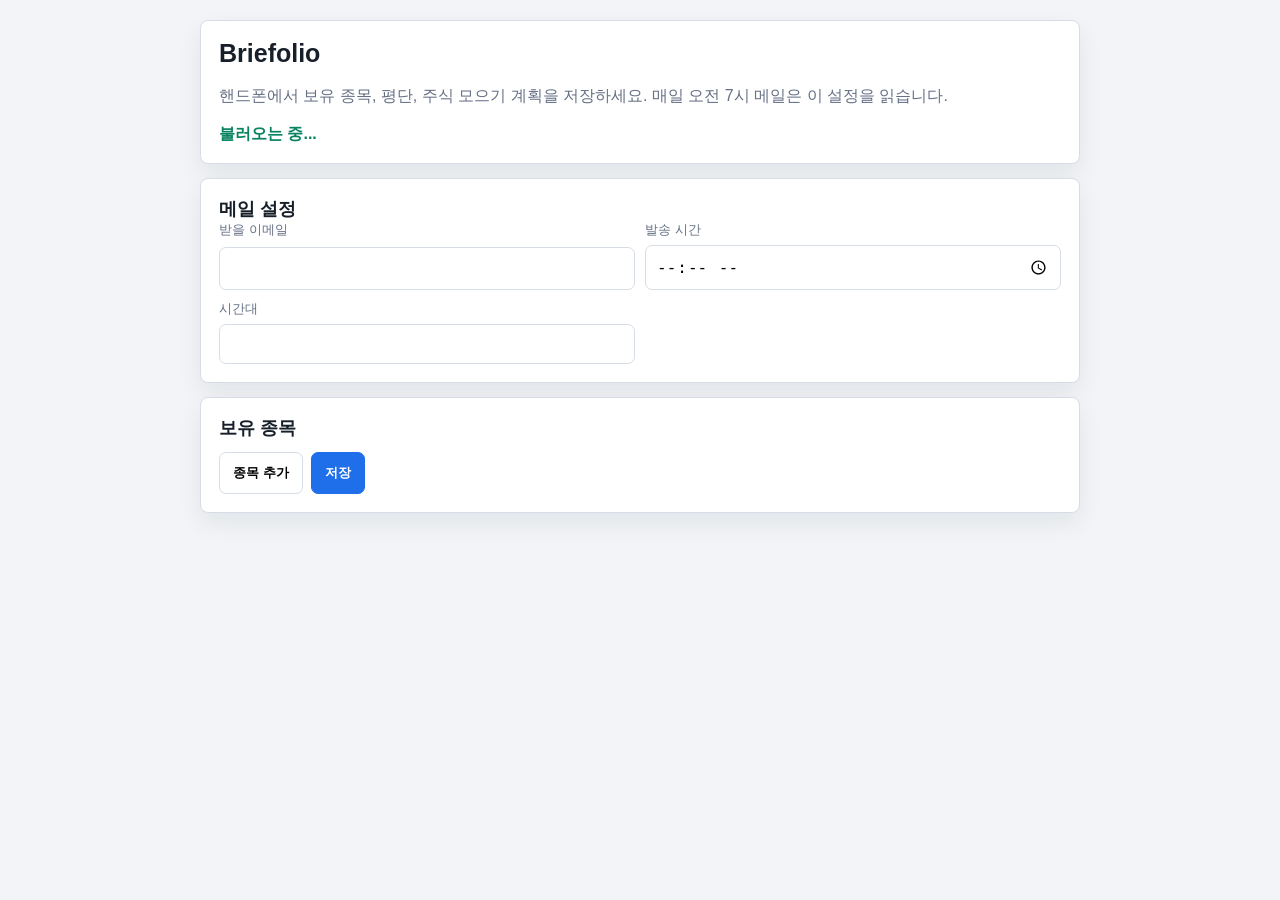
==== apps-script/Index.html @ ff46981c "Add mobile Apps Script settings UI" ====
<!doctype html>
<html lang="ko">
  <head>
    <base target="_top">
    <meta charset="utf-8">
    <meta name="viewport" content="width=device-width, initial-scale=1">
    <style>
      body { margin: 0; background: #f2f4f7; color: #17202a; font-family: Arial, "Noto Sans KR", sans-serif; }
      main { max-width: 880px; margin: 0 auto; padding: 20px; }
      header, section { background: #fff; border: 1px solid #d7dde6; border-radius: 8px; padding: 18px; margin-bottom: 14px; box-shadow: 0 10px 24px rgba(16,24,40,.07); }
      h1, h2 { margin: 0; letter-spacing: 0; }
      h1 { font-size: 25px; }
      h2 { font-size: 18px; }
      p { color: #667085; line-height: 1.5; }
      .row { display: grid; grid-template-columns: 1fr; gap: 10px; border-top: 1px solid #d7dde6; padding-top: 12px; margin-top: 12px; }
      .grid { display: grid; grid-template-columns: repeat(2, 1fr); gap: 10px; }
      label { display: grid; gap: 6px; color: #667085; font-size: 13px; }
      input, select { width: 100%; border: 1px solid #d7dde6; border-radius: 7px; padding: 10px; font-size: 16px; box-sizing: border-box; }
      button { border: 1px solid #d7dde6; background: #fff; border-radius: 7px; padding: 11px 13px; font-weight: 800; cursor: pointer; }
      button.primary { background: #1f6feb; border-color: #1f6feb; color: white; }
      .actions { display: flex; gap: 8px; flex-wrap: wrap; margin-top: 12px; }
      .status { color: #07835f; font-weight: 800; min-height: 20px; }
      .stock-head { display: flex; justify-content: space-between; gap: 8px; align-items: center; }
      @media (max-width: 700px) { .grid { grid-template-columns: 1fr; } }
    </style>
  </head>
  <body>
    <main>
      <header>
        <h1>Briefolio</h1>
        <p>핸드폰에서 보유 종목, 평단, 주식 모으기 계획을 저장하세요. 매일 오전 7시 메일은 이 설정을 읽습니다.</p>
        <div id="status" class="status">불러오는 중...</div>
      </header>

      <section>
        <h2>메일 설정</h2>
        <div class="grid">
          <label>받을 이메일<input id="recipient" type="email"></label>
          <label>발송 시간<input id="sendTime" type="time"></label>
          <label>시간대<input id="timezone"></label>
        </div>
      </section>

      <section>
        <h2>보유 종목</h2>
        <div id="holdings"></div>
        <div class="actions">
          <button id="addBtn">종목 추가</button>
          <button id="saveBtn" class="primary">저장</button>
        </div>
      </section>
    </main>
    <script>
      let portfolio = null;
      const $ = (id) => document.getElementById(id);
      const weekdays = { MO: "월", TU: "화", WE: "수", TH: "목", FR: "금", SA: "토", SU: "일" };
      function status(text) { $("status").textContent = text; }
      function render() {
        $("recipient").value = portfolio.settings.recipient || "";
        $("sendTime").value = portfolio.settings.send_time || "07:00";
        $("timezone").value = portfolio.settings.timezone || "Asia/Seoul";
        $("holdings").innerHTML = portfolio.holdings.map((h, i) => `
          <article class="row" data-index="${i}">
            <div class="stock-head"><strong>${h.name || "새 종목"}</strong><button data-remove="${i}">삭제</button></div>
            <div class="grid">
              <label>종목명<input data-field="name" value="${h.name || ""}"></label>
              <label>티커<input data-field="symbol" value="${h.symbol || ""}"></label>
              <label>시장<select data-field="market"><option value="KR" ${h.market === "KR" ? "selected" : ""}>한국</option><option value="US" ${h.market === "US" ? "selected" : ""}>미국</option></select></label>
              <label>수량<input data-field="quantity" type="number" step="0.000001" value="${h.quantity || 0}"></label>
              <label>평단<input data-field="average_price" type="number" step="0.01" value="${h.average_price || 0}"></label>
              <label>모으기 사용<select data-plan="enabled"><option value="false" ${!h.plan?.enabled ? "selected" : ""}>끔</option><option value="true" ${h.plan?.enabled ? "selected" : ""}>켬</option></select></label>
              <label>주기<select data-plan="frequency"><option value="weekly" ${h.plan?.frequency !== "monthly" ? "selected" : ""}>매주</option><option value="monthly" ${h.plan?.frequency === "monthly" ? "selected" : ""}>매월</option></select></label>
              <label>요일<select data-plan="weekday">${Object.entries(weekdays).map(([k,v]) => `<option value="${k}" ${h.plan?.weekday === k ? "selected" : ""}>${v}</option>`).join("")}</select></label>
              <label>금액<input data-plan="amount" type="number" step="0.01" value="${h.plan?.amount || 0}"></label>
              <label>메모<input data-plan="memo" value="${h.plan?.memo || ""}"></label>
            </div>
          </article>
        `).join("");
      }
      function sync() {
        portfolio.settings = { recipient: $("recipient").value, send_time: $("sendTime").value, timezone: $("timezone").value };
        document.querySelectorAll(".row").forEach((row) => {
          const h = portfolio.holdings[Number(row.dataset.index)];
          row.querySelectorAll("[data-field]").forEach((input) => {
            const field = input.dataset.field;
            h[field] = ["quantity", "average_price"].includes(field) ? Number(input.value || 0) : input.value;
          });
          h.plan = h.plan || {};
          row.querySelectorAll("[data-plan]").forEach((input) => {
            const field = input.dataset.plan;
            h.plan[field] = field === "enabled" ? input.value === "true" : (field === "amount" ? Number(input.value || 0) : input.value);
          });
          h.id = h.id || `${h.market.toLowerCase()}-${h.symbol.toLowerCase()}`;
          h.plan.currency = h.market === "KR" ? "KRW" : "USD";
          h.transactions = h.transactions || [];
        });
      }
      $("holdings").addEventListener("input", sync);
      $("holdings").addEventListener("change", sync);
      $("holdings").addEventListener("click", (event) => {
        if (!event.target.dataset.remove) return;
        portfolio.holdings.splice(Number(event.target.dataset.remove), 1);
        render();
      });
      $("addBtn").onclick = () => {
        sync();
        portfolio.holdings.push({ id: String(Date.now()), name: "", symbol: "", market: "US", quantity: 0, average_price: 0, plan: { enabled: false, frequency: "weekly", weekday: "MO", amount: 0, currency: "USD", memo: "" }, transactions: [] });
        render();
      };
      $("saveBtn").onclick = () => {
        sync();
        status("저장 중...");
        google.script.run
          .withSuccessHandler(() => status("저장했습니다. 다음 메일에 반영됩니다."))
          .withFailureHandler((err) => status("저장 실패: " + err.message))
          .savePortfolio(portfolio);
      };
      google.script.run
        .withSuccessHandler((data) => { portfolio = data; render(); status("설정을 불러왔습니다."); })
        .withFailureHandler((err) => status("불러오기 실패: " + err.message))
        .getPortfolio();
    </script>
  </body>
</html>
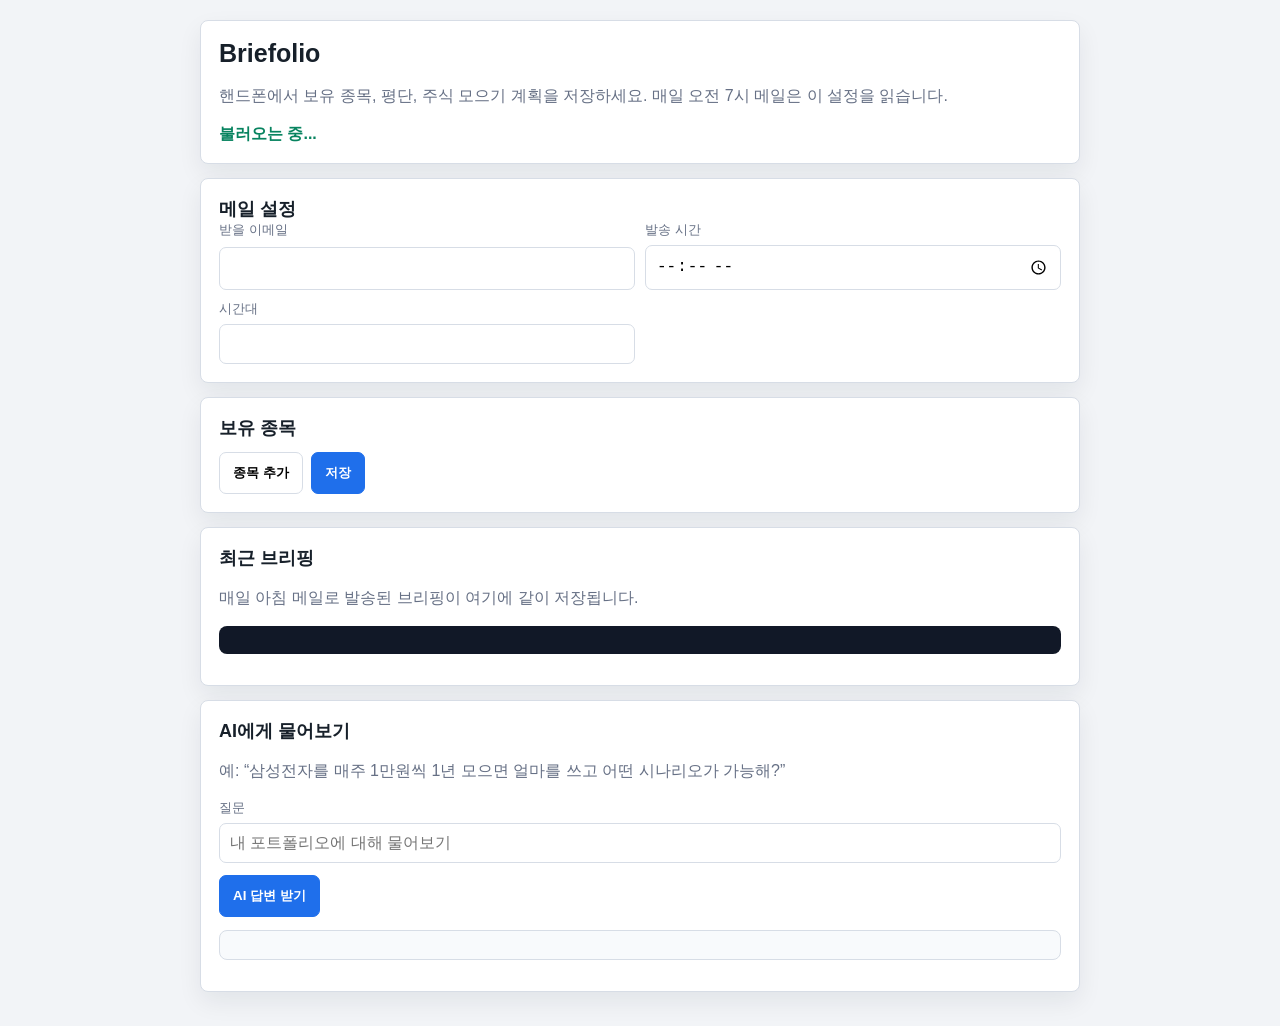
==== commit 60609185: "Merge mobile settings with briefing and AI chat" ====
--- a/apps-script/Index.html
+++ b/apps-script/Index.html
@@ -48,6 +48,22 @@
           <button id="addBtn">종목 추가</button>
           <button id="saveBtn" class="primary">저장</button>
         </div>
+      </section>
+
+      <section>
+        <h2>최근 브리핑</h2>
+        <p>매일 아침 메일로 발송된 브리핑이 여기에 같이 저장됩니다.</p>
+        <pre id="briefing" style="white-space:pre-wrap;background:#111827;color:#f8fafc;border-radius:8px;padding:14px;line-height:1.5;overflow:auto"></pre>
+      </section>
+
+      <section>
+        <h2>AI에게 물어보기</h2>
+        <p>예: “삼성전자를 매주 1만원씩 1년 모으면 얼마를 쓰고 어떤 시나리오가 가능해?”</p>
+        <label>질문<input id="question" placeholder="내 포트폴리오에 대해 물어보기"></label>
+        <div class="actions">
+          <button id="askBtn" class="primary">AI 답변 받기</button>
+        </div>
+        <pre id="answer" style="white-space:pre-wrap;background:#f8fafc;border:1px solid #d7dde6;border-radius:8px;padding:14px;line-height:1.5;overflow:auto"></pre>
       </section>
     </main>
     <script>
@@ -115,10 +131,26 @@
           .withFailureHandler((err) => status("저장 실패: " + err.message))
           .savePortfolio(portfolio);
       };
+      $("askBtn").onclick = () => {
+        const question = $("question").value.trim();
+        if (!question) {
+          $("answer").textContent = "질문을 입력하세요.";
+          return;
+        }
+        $("answer").textContent = "AI가 계산하고 있습니다...";
+        google.script.run
+          .withSuccessHandler((text) => $("answer").textContent = text)
+          .withFailureHandler((err) => $("answer").textContent = "AI 답변 실패: " + err.message)
+          .askAi(question);
+      };
       google.script.run
         .withSuccessHandler((data) => { portfolio = data; render(); status("설정을 불러왔습니다."); })
         .withFailureHandler((err) => status("불러오기 실패: " + err.message))
         .getPortfolio();
+      google.script.run
+        .withSuccessHandler((data) => $("briefing").textContent = data.text || "")
+        .withFailureHandler((err) => $("briefing").textContent = "브리핑 불러오기 실패: " + err.message)
+        .getLastBriefing();
     </script>
   </body>
 </html>
